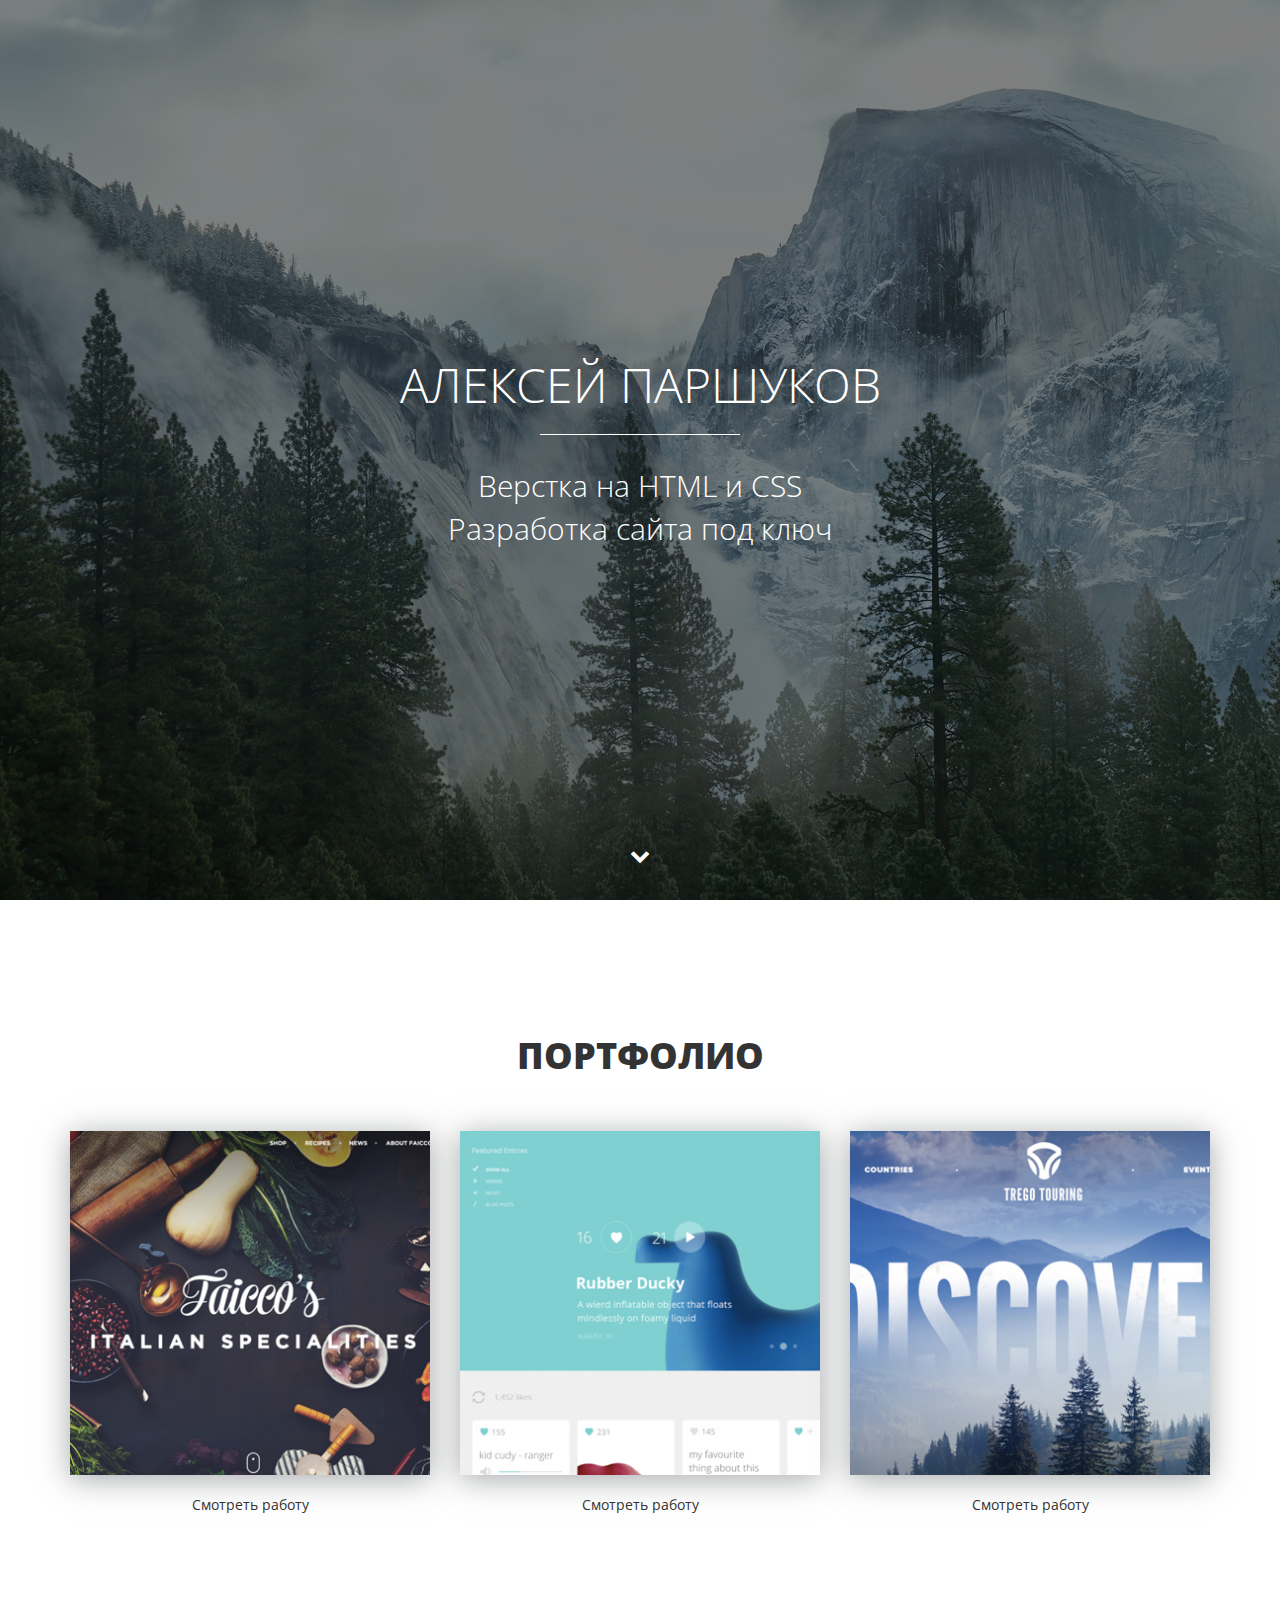
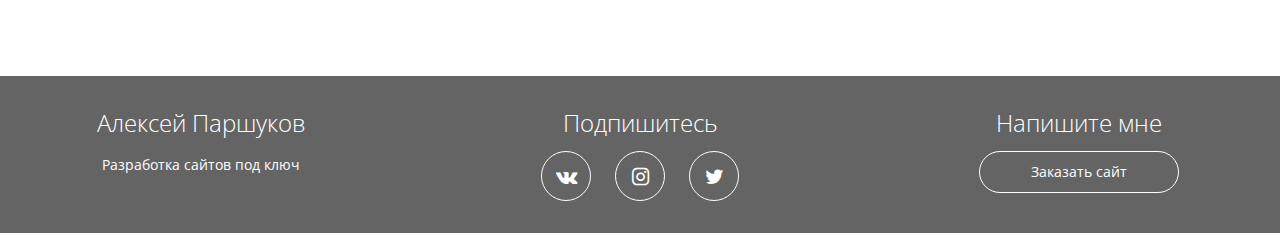
==== index.html @ f82b0c54 "Загрузили все файлы и папки" ====
<!DOCTYPE html>
<html lang="ru">
  <head>
    <meta charset="utf-8">
    <meta http-equiv="X-UA-Compatible" content="IE=edge">
    <meta name="viewport" content="width=device-width, initial-scale=1">
    <!-- meta для соцсетей -->
    <meta property="og:url" content="">
    <meta property="og:type" content="website">
    <meta property="og:title" content="Артем Исламов - верстка сайтов на HTML и CSS">
    <meta property="og:image" content="">
    <meta property="og:description" content="Закажите разработку сайта без посредников от 5 990 рублей">
    <meta property="og:site_name" content="Портфолио верстальщика">
    <meta property="article:author" content="Артем Исламов">
    <!-- Заголовок сайта -->
    <title>Алексей Паршуков - Портфолио</title>
    <link href="https://fonts.googleapis.com/css?family=Open+Sans:400,700&amp;subset=cyrillic" rel="stylesheet">
    <link href="css/bootstrap.min.css" rel="stylesheet">
    <link rel="stylesheet" href="css/fontello.css">
    <link rel="stylesheet" href="css/fontello-embedded.css">
    <link href="css/style.css" rel="stylesheet">
    <!-- Фавиконка -->
    <link rel="shortcut icon" type="image/x-icon" href="favicon.ico">
    <!--[if lt IE 9]>
      <script src="https://oss.maxcdn.com/html5shiv/3.7.3/html5shiv.min.js"></script>
      <script src="https://oss.maxcdn.com/respond/1.4.2/respond.min.js"></script>
    <![endif]-->
  </head>
  <body>
			
			<div class="main">
				<div class="main-overlay"></div>
				<div class="wrapper">
					<div class="main-header">
						<h1>Алексей Паршуков</h1>
						<div class="main-line"></div>
						<p>Верстка на HTML и CSS</br> Разработка сайта под ключ</p>
					</div>
				</div>
				<a class="main-down" href="#"><i class="icon-down"></i></a>
			
			</div> 
			<div class="portfolio">
				<div class="container">
					<h2 class="section-header">Портфолио</h2>
					<div class="row">
						<div class="col-md-4">
							<div class="portfolio-block">
								<img src="img/portfolio/1.jpg" alt="Работа №1">
								<a data-toggle="modal" data-work='work-1' href="#work">Смотреть работу</a>
							</div>
						</div>
						<div class="col-md-4">
							<div class="portfolio-block">
								<img src="img/portfolio/2.jpg" alt="Работа №2">
								<a data-toggle="modal" data-work='work-2' href="#work">Смотреть работу</a>
							</div>
						</div>
						<div class="col-md-4">
							<div class="portfolio-block">
								<img src="img/portfolio/3.jpg" alt="Работа №3">
								<a data-toggle="modal" data-work='work-3' href="#work">Смотреть работу</a>
							</div>
						</div>
					</div>
				</div>
			</div>
			<div class="footer">
				<div class="container">
					<div class="row">
						<div class="col-md-3">
							<strong>Алексей Паршуков</strong>
							<p>Разработка сайтов под ключ</p>
						</div>
						<div class="col-md-6">
							<strong>Подпишитесь</strong>
							<div class="social-links">
								<a  href="#"><i class="icon-vk"></i></a>
								<a href="#"><i class="icon-instagram"></i></a>
								<a href="#"><i class="icon-twitter"></i></a>
							</div>
						</div>
						<div class="col-md-3">
							<strong>Напишите мне</strong>
							<a href="#" class="offer-btn">Заказать сайт</a>
						</div>
					</div>
				</div>
			</div>
			<!-- Modal -->
<div class="modal fade" id="work"  role="dialog" >
  <div class="modal-dialog" role="document">
    <div class="modal-content">
      <div class="modal-header">
        <button type="button" class="close" data-dismiss="modal" aria-label="Close"><span aria-hidden="true">&times;</span></button>
        <h4 class="modal-title" >Опсание проекта</h4>
      </div>
      <div class="modal-body">
		
      </div>
    </div>
  </div>
</div>
			

    <!-- jQuery (necessary for Bootstrap's JavaScript plugins) -->
    <script src="https://ajax.googleapis.com/ajax/libs/jquery/1.12.4/jquery.min.js"></script>
    <script src="js/bootstrap.min.js"></script>
    <script>
    	$(function() {
    		var link = $('a[data-toggle="modal"]');
    		link.on('click', function(event) {
    			var work = $(this).attr('data-work');
    			var modal = $('.modal');
    			modal.find('.modal-body').load(work+'.html');
    		});
    	});
    </script>
  </body>
</html>
---- css/fontello.css ----
@font-face {
  font-family: 'fontello';
  src: url('../font/fontello.eot?32380751');
  src: url('../font/fontello.eot?32380751#iefix') format('embedded-opentype'),
       url('../font/fontello.woff2?32380751') format('woff2'),
       url('../font/fontello.woff?32380751') format('woff'),
       url('../font/fontello.ttf?32380751') format('truetype'),
       url('../font/fontello.svg?32380751#fontello') format('svg');
  font-weight: normal;
  font-style: normal;
}
/* Chrome hack: SVG is rendered more smooth in Windozze. 100% magic, uncomment if you need it. */
/* Note, that will break hinting! In other OS-es font will be not as sharp as it could be */
/*
@media screen and (-webkit-min-device-pixel-ratio:0) {
  @font-face {
    font-family: 'fontello';
    src: url('../font/fontello.svg?32380751#fontello') format('svg');
  }
}
*/
 
 [class^="icon-"]:before, [class*=" icon-"]:before {
  font-family: "fontello";
  font-style: normal;
  font-weight: normal;
  speak: none;
 
  display: inline-block;
  text-decoration: inherit;
  width: 1em;
  margin-right: .2em;
  text-align: center;
  /* opacity: .8; */
 
  /* For safety - reset parent styles, that can break glyph codes*/
  font-variant: normal;
  text-transform: none;
 
  /* fix buttons height, for twitter bootstrap */
  line-height: 1em;
 
  /* Animation center compensation - margins should be symmetric */
  /* remove if not needed */
  margin-left: .2em;
 
  /* you can be more comfortable with increased icons size */
  /* font-size: 120%; */
 
  /* Font smoothing. That was taken from TWBS */
  -webkit-font-smoothing: antialiased;
  -moz-osx-font-smoothing: grayscale;
 
  /* Uncomment for 3D effect */
  /* text-shadow: 1px 1px 1px rgba(127, 127, 127, 0.3); */
}
 
.icon-down:before { content: '\e800'; } /* '' */
.icon-twitter:before { content: '\f099'; } /* '' */
.icon-instagram:before { content: '\f16d'; } /* '' */
.icon-vk:before { content: '\f189'; } /* '' */
---- css/fontello-embedded.css ----
@font-face {
  font-family: 'fontello';
  src: url('../font/fontello.eot?97182324');
  src: url('../font/fontello.eot?97182324#iefix') format('embedded-opentype'),
       url('../font/fontello.svg?97182324#fontello') format('svg');
  font-weight: normal;
  font-style: normal;
}
@font-face {
  font-family: 'fontello';
  src: url('[data-uri]') format('woff'),
       url('[data-uri]') format('truetype');
}
/* Chrome hack: SVG is rendered more smooth in Windozze. 100% magic, uncomment if you need it. */
/* Note, that will break hinting! In other OS-es font will be not as sharp as it could be */
/*
@media screen and (-webkit-min-device-pixel-ratio:0) {
  @font-face {
    font-family: 'fontello';
    src: url('../font/fontello.svg?97182324#fontello') format('svg');
  }
}
*/
 
 [class^="icon-"]:before, [class*=" icon-"]:before {
  font-family: "fontello";
  font-style: normal;
  font-weight: normal;
  speak: none;
 
  display: inline-block;
  text-decoration: inherit;
  width: 1em;
  margin-right: .2em;
  text-align: center;
  /* opacity: .8; */
 
  /* For safety - reset parent styles, that can break glyph codes*/
  font-variant: normal;
  text-transform: none;
     
  /* fix buttons height, for twitter bootstrap */
  line-height: 1em;
 
  /* Animation center compensation - margins should be symmetric */
  /* remove if not needed */
  margin-left: .2em;
 
  /* you can be more comfortable with increased icons size */
  /* font-size: 120%; */
 
  /* Uncomment for 3D effect */
  /* text-shadow: 1px 1px 1px rgba(127, 127, 127, 0.3); */
}
.icon-down:before { content: '\e800'; } /* '' */
.icon-twitter:before { content: '\f099'; } /* '' */
.icon-instagram:before { content: '\f16d'; } /* '' */
.icon-vk:before { content: '\f189'; } /* '' */
---- css/style.css ----
body {
	font-family:'Open Sans',sans-serif;
}
html {
	font-size:10px;
}
a:focus {
	outline:none;
	text-decoration:none;
}
.wrapper {
	display:table-cell;
	vertical-align:middle;
}
.main {
	position:relative;
	display:table;
	width:100%;
	text-align: center;
	color: #fff;
	height: 100vh;
	background:#000 url(../img/main-bg.jpg) center center no-repeat;
}
.main h1 {
	margin-bottom: 1.4rem;
	font-weight:300;
	text-transform:uppercase;
	font-size: 4.8rem;
}
.main p {
	font-size: 3rem;
	font-weight:300;
}
.main-header {
	position:relative;
	z-index:2;
}
.main-line {
	width:200px;
	height:1px;
	background-color:white;
	margin:0 auto;
}
.main-overlay {
	position:absolute;
	width:100%;
	height:100%;
	background-color:rgba(0,0,0,0.5);
	z-index:1;
}
.main-down {
	position:absolute;
	color:#fff;
	bottom:2rem;
	display:inline-block;
	font-size:2rem;
	width:50px;
	height:50px;
	border-radius:50%;
	border:1px solid transparent;
	line-height:50px;
	z-index:4;
	left:50%;
	margin-left:-25px;
	transition:0.3s;
}
.main-down:hover {
	color:#fff;
	border-color:#fff;
}
/*Сукция с портфолио*/
.portfolio {
	padding:10rem 0px;
	text-align:center;
}
.section-header {
	text-transform:uppercase;
	text-align:center;
	font-weight:800;
	font-size:3.6rem;
	margin-bottom:5rem;
}
.portfolio img {
	width: 100%;
	max-width:360px;
	box-shadow: 0px 4px 29px 0px rgba(87, 92, 97, 0.54);
}
.portfolio a {
	display: block;
	margin: 2rem auto 6rem;
	color:#333;
	width: 17rem;
	border-bottom:1px solid transparent;
}
.portfolio a:hover {
	text-decoration:none;
	border-bottom:1px dotted #333;
	
}
/*Секция - подвал*/
.footer {
	background-color:#646464;
	color :#fff;
	text-align:center;
	padding: 3rem 0px;
	
}
.footer strong {
	font-weight:300;
	font-size:2.4rem;
}
.social-links {
	margin-top:1rem;
}
.social-links a{
	width:5rem;
	height:5rem;
	line-height:5rem;
	display:inline-block;
	color:#fff;
	border:solid 1px #fff;
	border-radius:50%;
	margin-left:1rem;
	margin-right:1rem;
	font-size:2rem;
	transition:0.2s;
}
.social-links a:hover{
	background-color:#fff;
	color:#646464;
}
.offer-btn {
	display:block;
	width: 80%;
	max-width: 200px;
	margin: 1rem auto;
	border: 1px solid #fff;
	padding-top:1rem;
	padding-bottom:1rem;
	color:#fff;
	border-radius:100px;
	transition:0.2s;
}
.offer-btn:hover {
	text-decoration:none;
	background-color:#fff;
	color:#646464;
}
.modal img {
	width:100%;
}
.modal-title {
	font-weight:800;
	font-size:2rem;
	
}
.close {
	background-color:transparent;
	border:none;
	right:2rem;
	top:1rem;
	position:absolute;
	font-size:2.5rem;
	
	
}
.modal-btn {
	display:block;
	border :1px solid #333;
	padding :10px 20px;
	border-radius:5px;
	color:#333;
}
.modal-btn:hover {
	text-decoration:none;
	background-color:#333;
	color:#fff;
}
@media (min-width:0px) and (max-width:767px){
	html {
		font-size:7px;
	}
	.footer strong {
		margin: 3rem 0 2rem;
		display:inline-block;
	}
	.social-links a {
		font-size:1.5rem;
	}
}
@media (min-width:768px) and (max-width:991px){
	.footer strong {
		margin: 3rem 0 2rem;
		display:inline-block;
	}
}
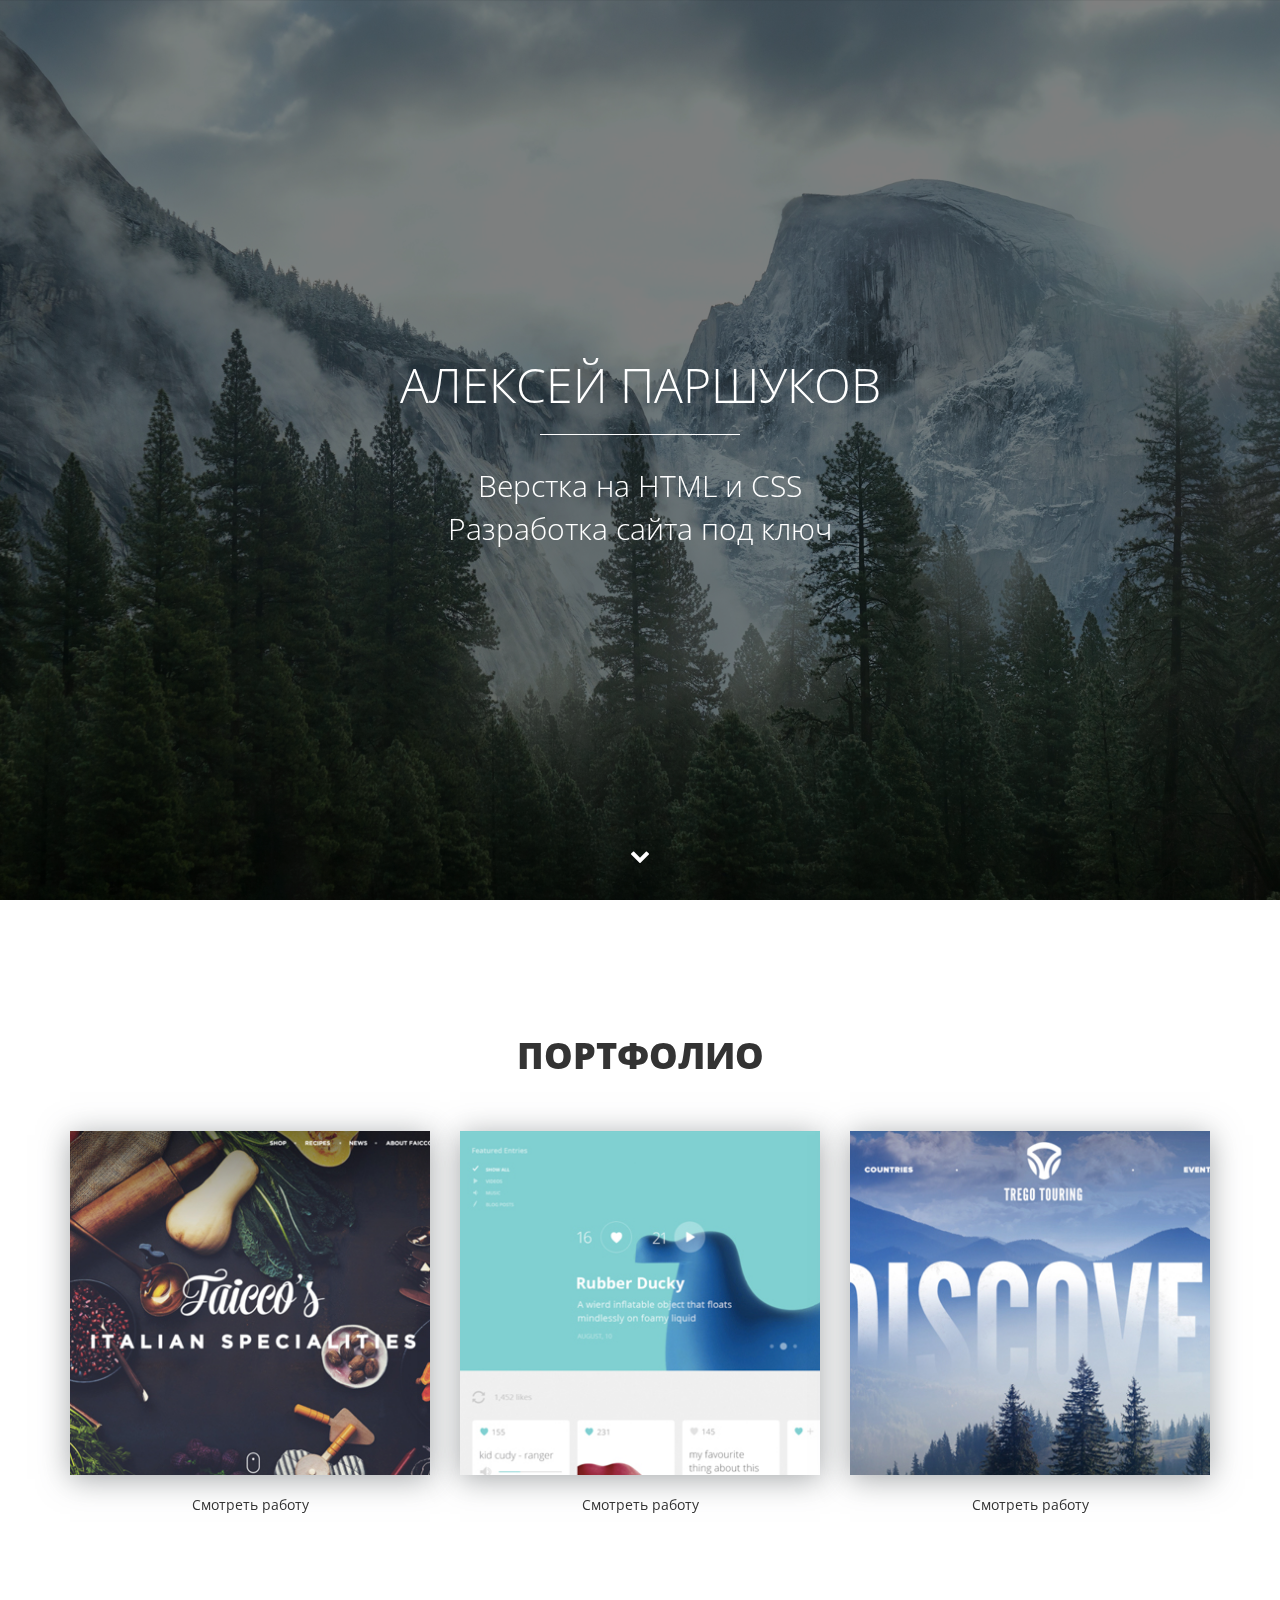
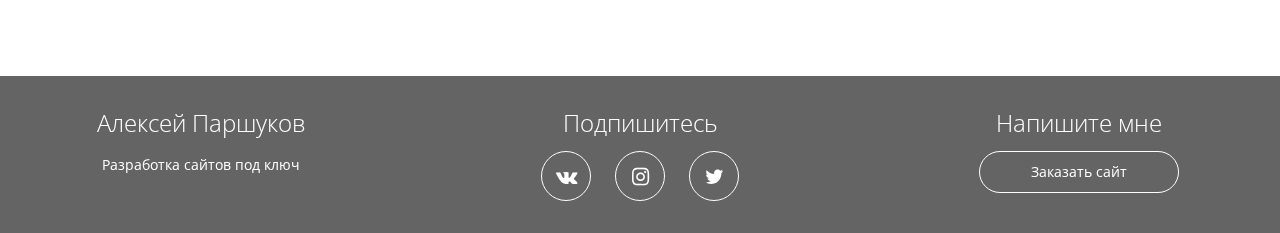
==== commit 7757da0b: "Add files via upload" ====
--- a/index.html
+++ b/index.html
@@ -28,7 +28,7 @@
   </head>
   <body>
 			
-			<div class="main">
+			<div class="main parallax-window" data-parallax="scroll" data-image-src="img/main-bg.jpg">
 				<div class="main-overlay"></div>
 				<div class="wrapper">
 					<div class="main-header">
@@ -37,10 +37,10 @@
 						<p>Верстка на HTML и CSS</br> Разработка сайта под ключ</p>
 					</div>
 				</div>
-				<a class="main-down" href="#"><i class="icon-down"></i></a>
+				<a class="main-down slowly" href="#portfolio"><i class="icon-down"></i></a>
 			
 			</div> 
-			<div class="portfolio">
+			<div class="portfolio" id="portfolio">
 				<div class="container">
 					<h2 class="section-header">Портфолио</h2>
 					<div class="row">
@@ -59,7 +59,8 @@
 						<div class="col-md-4">
 							<div class="portfolio-block">
 								<img src="img/portfolio/3.jpg" alt="Работа №3">
-								<a data-toggle="modal" data-work='work-3' href="#work">Смотреть работу</a>
+								
+								<a class="link cd-modal-trigger" data-work='work-3' href="#0">Смотреть работу</a>
 							</div>
 						</div>
 					</div>
@@ -87,6 +88,24 @@
 					</div>
 				</div>
 			</div>
+			
+<div class="cd-modal">
+	<div class="modal-content">
+		
+		
+		
+
+		
+	</div> <!-- .modal-content -->
+
+	<a href="#0" class="modal-close">Close</a>
+</div> <!-- .cd-modal -->
+
+<div class="cd-transition-layer"> 
+	<div class="bg-layer"></div>
+</div> <!-- .cd-transition-layer -->
+
+
 			<!-- Modal -->
 <div class="modal fade" id="work"  role="dialog" >
   <div class="modal-dialog" role="document">
@@ -106,15 +125,33 @@
     <!-- jQuery (necessary for Bootstrap's JavaScript plugins) -->
     <script src="https://ajax.googleapis.com/ajax/libs/jquery/1.12.4/jquery.min.js"></script>
     <script src="js/bootstrap.min.js"></script>
+	<script src="js/main.js"></script> 
+	<script src="js/parallax.min.js"></script>
     <script>
     	$(function() {
-    		var link = $('a[data-toggle="modal"]');
+    		var link = $('.cd-modal-trigger');
     		link.on('click', function(event) {
     			var work = $(this).attr('data-work');
-    			var modal = $('.modal');
-    			modal.find('.modal-body').load(work+'.html');
+    			$('.modal-content').load(work+'.html');
     		});
     	});
     </script>
+	<script>
+		$(document).ready(function(){
+		
+		//навигация - плавный скроллинг к якорю
+		$(".slowly").on("click", function (event)) {
+		//отменяем стандартную обработку нажатия по ссылке
+		event.preventDefualt();
+		//забираем идентификатор бока с атрибута href
+		var id = $(this).attr('href'),
+		//узнаем высоту от начала страницы до блока на который ссылается якорь
+		top = $(id).offset().top;
+		//анимируем переход на расстояние - top за 1500 мс
+		$('body,html').animate({scrollTop: top}, 1500);
+		});
+		
+		});
+	</script>
   </body>
 </html>--- a/css/style.css
+++ b/css/style.css
@@ -19,7 +19,7 @@
 	text-align: center;
 	color: #fff;
 	height: 100vh;
-	background:#000 url(../img/main-bg.jpg) center center no-repeat;
+	/*background:#000 url(../img/main-bg.jpg) center center no-repeat;*/
 }
 .main h1 {
 	margin-bottom: 1.4rem;
@@ -193,4 +193,264 @@
 		margin: 3rem 0 2rem;
 		display:inline-block;
 	}
-}+}
+/* -------------------------------- 
+
+Main Content
+
+-------------------------------- */
+.cd-main-content {
+  position: relative;
+  z-index: 1;
+  width: 100%;
+  height: 100vh;
+  /* vertically align its content */
+  display: table;
+  background-color: #e4dcca;
+}
+.cd-main-content .center {
+  /* vertically align inside parent element */
+  display: table-cell;
+  vertical-align: middle;
+  text-align: center;
+}
+
+/* -------------------------------- 
+
+Modal window 
+
+-------------------------------- */
+.cd-modal {
+  position: fixed;
+  top: 0;
+  left: 0;
+  z-index: 3;
+  height: 100%;
+  width: 100%;
+  overflow: hidden;
+  
+  background-size: cover;
+  opacity: 0;
+  visibility: hidden;
+  -webkit-transition: opacity 0.3s 0s, visibility 0s 0.3s;
+  -moz-transition: opacity 0.3s 0s, visibility 0s 0.3s;
+  transition: opacity 0.3s 0s, visibility 0s 0.3s;
+}
+.modal-content {
+	background: #402f44 url(../img/modal-bg.jpg) no-repeat center center;
+}
+.cd-modal .modal-content {
+  height: 100%;
+  overflow-y: auto;
+  padding: 3em 5%;
+  color: #e4dcca;
+  -webkit-font-smoothing: antialiased;
+  -moz-osx-font-smoothing: grayscale;
+}
+.cd-modal h1 {
+  text-align: center;
+}
+.cd-modal h1::after {
+  /* ink/brush separation */
+  content: '';
+  display: block;
+  width: 130px;
+  height: 18px;
+  background: url(../img/ink-separation.svg) no-repeat center center;
+  margin: .2em auto 0;
+}
+.cd-modal p {
+  line-height: 1.6;
+  margin: 2em auto;
+  max-width: 800px;
+}
+.cd-modal .modal-close {
+  /* 'X' icon */
+  position: absolute;
+  z-index: 1;
+  top: 20px;
+  right: 5%;
+  height: 45px;
+  width: 45px;
+  border-radius: 50%;
+  background: rgba(0, 0, 0, 0.3) url(../img/cd-icon-close.svg) no-repeat center center;
+  /* image replacement */
+  overflow: hidden;
+  text-indent: 100%;
+  white-space: nowrap;
+  visibility: hidden;
+  opacity: 0;
+  -webkit-transform: scale(0);
+  -moz-transform: scale(0);
+  -ms-transform: scale(0);
+  -o-transform: scale(0);
+  transform: scale(0);
+  -webkit-transition: -webkit-transform 0.3s 0s, visibility 0s 0.3s, opacity 0.3s 0s;
+  -moz-transition: -moz-transform 0.3s 0s, visibility 0s 0.3s, opacity 0.3s 0s;
+  transition: transform 0.3s 0s, visibility 0s 0.3s, opacity 0.3s 0s;
+}
+.no-touch .cd-modal .modal-close:hover {
+  background-color: rgba(0, 0, 0, 0.5);
+}
+.cd-modal.visible {
+  opacity: 1;
+  visibility: visible;
+  -webkit-transition: opacity 0.7s, visibility 0s;
+  -moz-transition: opacity 0.7s, visibility 0s;
+  transition: opacity 0.7s, visibility 0s;
+}
+.cd-modal.visible .modal-content {
+  /* this fixes the buggy scrolling on webkit browsers - mobile devices only - when overflow property is applied */
+  -webkit-overflow-scrolling: touch;
+}
+.cd-modal.visible .modal-close {
+  visibility: visible;
+  opacity: 1;
+  -webkit-transition: -webkit-transform 0.3s 0s, visibility 0s 0s, opacity 0.3s 0s;
+  -moz-transition: -moz-transform 0.3s 0s, visibility 0s 0s, opacity 0.3s 0s;
+  transition: transform 0.3s 0s, visibility 0s 0s, opacity 0.3s 0s;
+  -webkit-transform: scale(1);
+  -moz-transform: scale(1);
+  -ms-transform: scale(1);
+  -o-transform: scale(1);
+  transform: scale(1);
+}
+@media only screen and (min-width: 1100px) {
+  .cd-modal .modal-content {
+    padding: 6em 5%;
+  }
+  .cd-modal .modal-close {
+    height: 60px;
+    width: 60px;
+  }
+  .cd-modal p {
+    font-size: 2rem;
+  }
+}
+
+/* -------------------------------- 
+
+Transition Layer 
+
+-------------------------------- */
+.cd-transition-layer {
+  position: fixed;
+  top: 0;
+  left: 0;
+  z-index: 2;
+  height: 100%;
+  width: 100%;
+  opacity: 0;
+  visibility: hidden;
+  overflow: hidden;
+}
+.cd-transition-layer .bg-layer {
+  position: absolute;
+  left: 50%;
+  top: 50%;
+  -webkit-transform: translateY(-50%) translateX(-2%);
+  -moz-transform: translateY(-50%) translateX(-2%);
+  -ms-transform: translateY(-50%) translateX(-2%);
+  -o-transform: translateY(-50%) translateX(-2%);
+  transform: translateY(-50%) translateX(-2%);
+  /* its dimentions will be overwritten using jQuery to proportionally fit the viewport */
+  height: 100%;
+  /* our sprite is composed of 25 frames */
+  width: 2500%;
+  background: url(../img/ink.png) no-repeat 0 0;
+  background-size: 100% 100%;
+}
+.cd-transition-layer.visible {
+  opacity: 1;
+  visibility: visible;
+}
+.cd-transition-layer.opening .bg-layer {
+  -webkit-animation: cd-sequence 0.8s steps(24);
+  -moz-animation: cd-sequence 0.8s steps(24);
+  animation: cd-sequence 0.8s steps(24);
+  -webkit-animation-fill-mode: forwards;
+  -moz-animation-fill-mode: forwards;
+  animation-fill-mode: forwards;
+}
+.cd-transition-layer.closing .bg-layer {
+  -webkit-animation: cd-sequence-reverse 0.8s steps(24);
+  -moz-animation: cd-sequence-reverse 0.8s steps(24);
+  animation: cd-sequence-reverse 0.8s steps(24);
+  -webkit-animation-fill-mode: forwards;
+  -moz-animation-fill-mode: forwards;
+  animation-fill-mode: forwards;
+}
+.no-cssanimations .cd-transition-layer {
+  display: none;
+}
+
+@-webkit-keyframes cd-sequence {
+  0% {
+    /* translateX(-2%) is used to horizontally center the first frame inside the viewport */
+    -webkit-transform: translateY(-50%) translateX(-2%);
+  }
+  100% {
+    /* translateX(-98%) (2% + 96) is used to horizontally center the last frame inside the viewport  */
+    -webkit-transform: translateY(-50%) translateX(-98%);
+  }
+}
+@-moz-keyframes cd-sequence {
+  0% {
+    /* translateX(-2%) is used to horizontally center the first frame inside the viewport */
+    -moz-transform: translateY(-50%) translateX(-2%);
+  }
+  100% {
+    /* translateX(-98%) (2% + 96) is used to horizontally center the last frame inside the viewport  */
+    -moz-transform: translateY(-50%) translateX(-98%);
+  }
+}
+@keyframes cd-sequence {
+  0% {
+    /* translateX(-2%) is used to horizontally center the first frame inside the viewport */
+    -webkit-transform: translateY(-50%) translateX(-2%);
+    -moz-transform: translateY(-50%) translateX(-2%);
+    -ms-transform: translateY(-50%) translateX(-2%);
+    -o-transform: translateY(-50%) translateX(-2%);
+    transform: translateY(-50%) translateX(-2%);
+  }
+  100% {
+    /* translateX(-98%) (2% + 96) is used to horizontally center the last frame inside the viewport  */
+    -webkit-transform: translateY(-50%) translateX(-98%);
+    -moz-transform: translateY(-50%) translateX(-98%);
+    -ms-transform: translateY(-50%) translateX(-98%);
+    -o-transform: translateY(-50%) translateX(-98%);
+    transform: translateY(-50%) translateX(-98%);
+  }
+}
+@-webkit-keyframes cd-sequence-reverse {
+  0% {
+    -webkit-transform: translateY(-50%) translateX(-98%);
+  }
+  100% {
+    -webkit-transform: translateY(-50%) translateX(-2%);
+  }
+}
+@-moz-keyframes cd-sequence-reverse {
+  0% {
+    -moz-transform: translateY(-50%) translateX(-98%);
+  }
+  100% {
+    -moz-transform: translateY(-50%) translateX(-2%);
+  }
+}
+@keyframes cd-sequence-reverse {
+  0% {
+    -webkit-transform: translateY(-50%) translateX(-98%);
+    -moz-transform: translateY(-50%) translateX(-98%);
+    -ms-transform: translateY(-50%) translateX(-98%);
+    -o-transform: translateY(-50%) translateX(-98%);
+    transform: translateY(-50%) translateX(-98%);
+  }
+  100% {
+    -webkit-transform: translateY(-50%) translateX(-2%);
+    -moz-transform: translateY(-50%) translateX(-2%);
+    -ms-transform: translateY(-50%) translateX(-2%);
+    -o-transform: translateY(-50%) translateX(-2%);
+    transform: translateY(-50%) translateX(-2%);
+  }
+}
